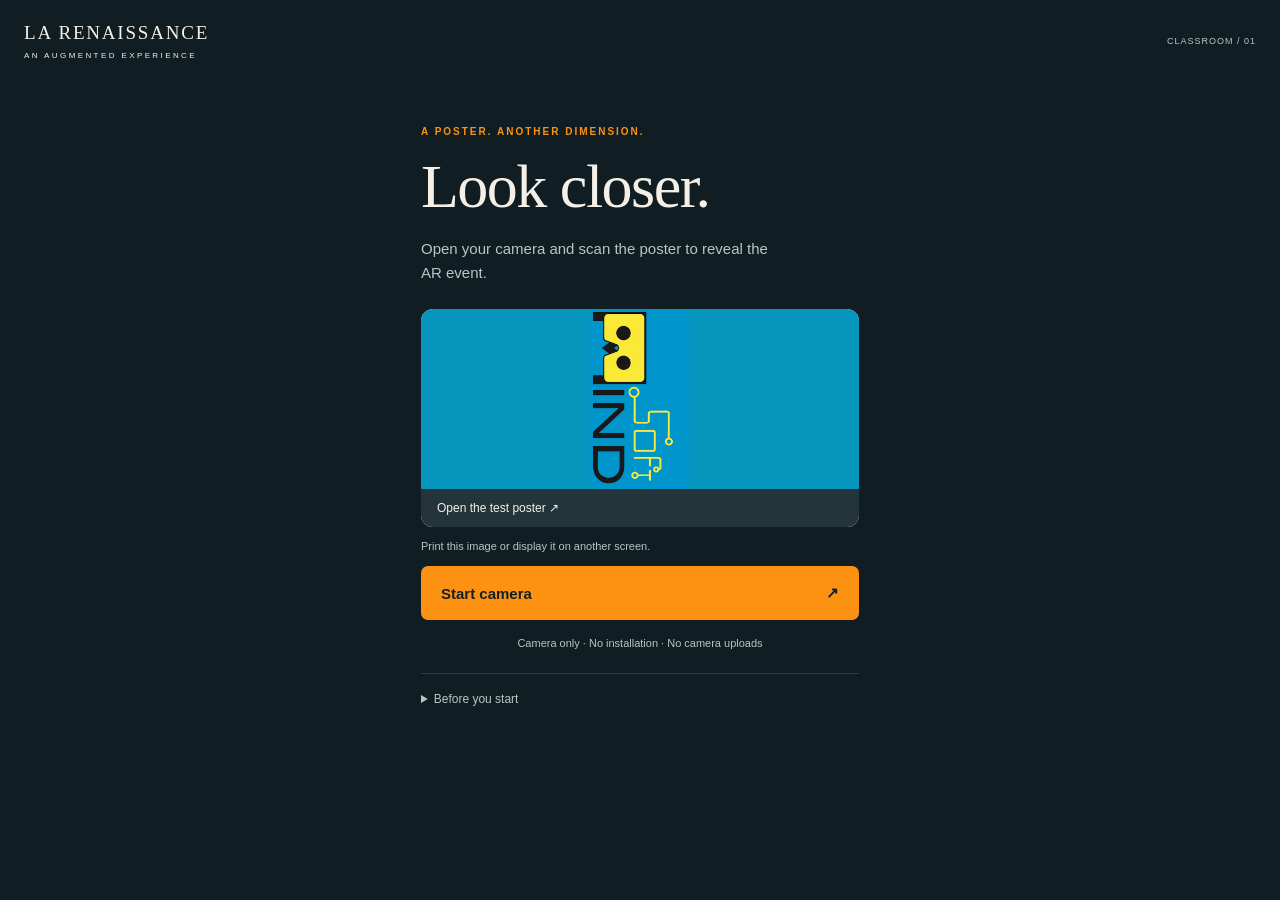
==== index.html @ 71d78ff6 "Create LA RENAISSANCE WebAR poster scanning prototype" ====
<!doctype html>
<html lang="en">
<head>
  <meta charset="utf-8">
  <meta name="viewport" content="width=device-width, initial-scale=1, viewport-fit=cover">
  <meta name="theme-color" content="#101d22">
  <meta name="description" content="Scan a poster and discover LA RENAISSANCE in your browser.">
  <title>LA RENAISSANCE · WebAR</title>
  <link rel="stylesheet" href="./assets/style.css?v=4">
  <script src="./assets/app.js?v=4" defer></script>
</head>
<body>
  <div id="ar-container" aria-label="Augmented reality camera view"></div>
  <header><a class="wordmark" href="./">LA RENAISSANCE<span>AN AUGMENTED EXPERIENCE</span></a><span class="edition">CLASSROOM / 01</span></header>
  <main id="welcome" class="panel">
    <p class="eyebrow">A POSTER. ANOTHER DIMENSION.</p>
    <h1>Look closer.</h1>
    <p class="intro">Open your camera and scan the poster to reveal the AR event.</p>
    <a class="poster" href="./assets/poster.jpg" target="_blank" rel="noopener"><img src="./assets/poster.jpg" width="500" height="276" alt="Sample tracking poster with yellow goggles and MindAR lettering"><span>Open the test poster ↗</span></a>
    <p class="hint">Print this image or display it on another screen.</p>

    <button id="start" class="primary">Start camera <span aria-hidden="true">↗</span></button>
    <p class="privacy">Camera only · No installation · No camera uploads</p>
    <details><summary>Before you start</summary><p>Use Safari on iPhone or Chrome on Android. Allow camera access, keep the entire poster in view, and use even lighting. Open this page directly in your browser rather than inside a social app.</p></details>
  </main>
  <section id="hud" hidden aria-label="AR controls">
    <p id="status" role="status" aria-live="polite">Preparing your camera…</p>
    <button id="stop" class="secondary">Stop camera</button>
    <div id="scan-guide" aria-hidden="true"><span></span></div>
    <div id="actions" hidden><button id="play-video" class="secondary" hidden>Play video</button><a id="visit" class="primary" href="#visit-info">Visit <span aria-hidden="true">↗</span></a></div>
  </section>
  <section id="message" class="panel" hidden aria-labelledby="message-title"><p class="eyebrow">LA RENAISSANCE / WEBAR</p><h1 id="message-title">Camera paused.</h1><p id="message-text"></p><button id="restart" class="primary">Try again</button><a class="text-link" href="./assets/poster.jpg" target="_blank" rel="noopener">Open the test poster ↗</a></section>
  <dialog id="visit-info"><p class="eyebrow">YOU FOUND IT</p><h2>Welcome to<br>LA RENAISSANCE.</h2><p>This is the prototype’s Visit destination. Replace <code>visitUrl</code> in <code>assets/app.js</code> with your page or virtual-tour URL.</p><button id="close-visit" class="primary">Back to AR</button></dialog>
  <noscript><p class="panel">Please enable JavaScript to use the AR camera.</p></noscript>
</body>
</html>
---- assets/style.css ----
:root{color-scheme:dark;--ink:#101d22;--paper:#f4f0e7;--orange:#fd9212;--muted:#bac5c3;font-family:Arial,Helvetica,sans-serif}*{box-sizing:border-box}body{margin:0;min-height:100svh;background:var(--ink);color:var(--paper)}[hidden]{display:none!important}button,a,input{-webkit-tap-highlight-color:transparent}button,a{touch-action:manipulation}button{font:inherit;cursor:pointer}a{color:inherit}button:focus-visible,a:focus-visible,input:focus-visible,summary:focus-visible{outline:3px solid var(--orange);outline-offset:5px}header{position:relative;z-index:4;display:flex;align-items:center;justify-content:space-between;padding:calc(22px + env(safe-area-inset-top)) 24px 18px;pointer-events:none}header a{pointer-events:auto}.wordmark{font-family:Georgia,serif;font-size:19px;letter-spacing:1.8px;text-decoration:none}.wordmark span{display:block;font-family:Arial,sans-serif;font-size:8px;letter-spacing:2.4px;margin-top:7px}.edition{font-size:9px;letter-spacing:1px;color:var(--muted)}.panel{position:relative;z-index:3;max-width:490px;margin:18px auto;padding:20px 26px 36px}.eyebrow{font-size:10px;letter-spacing:2px;color:var(--orange);font-weight:bold}h1{font:normal clamp(42px,10vw,62px)/1.03 Georgia,serif;letter-spacing:-1.5px;margin:18px 0}h2{font:normal 34px/1.1 Georgia,serif}.intro{color:var(--muted);line-height:1.6;max-width:370px;font-size:15px}.poster{display:block;background:#fff;border-radius:12px;overflow:hidden;text-decoration:none;margin-top:24px}.poster img{display:block;width:100%;height:180px;object-fit:contain;background:#0695bc}.poster span{display:block;background:#23343b;color:var(--paper);font-size:12px;padding:12px 16px}.hint,.privacy{font-size:11px;color:var(--muted);line-height:1.6}.privacy{text-align:center;margin-top:15px}fieldset{border:0;margin:22px 0;padding:0;display:flex;gap:24px}legend{font-size:11px;color:var(--muted);margin-bottom:12px}label{font-size:14px;display:flex;gap:8px;align-items:center;min-height:30px}input{accent-color:var(--orange);width:18px;height:18px}.primary{display:flex;align-items:center;justify-content:space-between;gap:20px;width:100%;min-height:54px;background:var(--orange);color:#132126;border:0;border-radius:7px;padding:16px 20px;text-decoration:none;font-size:15px;font-weight:bold}.primary:disabled{opacity:.65;cursor:wait}.secondary{background:#14232de6;color:white;border:1px solid #ffffff55;border-radius:7px;padding:14px 18px;min-height:48px}details{border-top:1px solid #ffffff25;padding-top:16px;margin-top:20px;font-size:12px;color:var(--muted);line-height:1.6}summary{cursor:pointer}#ar-container{position:fixed;inset:0;overflow:hidden;z-index:0;isolation:isolate}#ar-container a-scene{position:absolute;inset:0;width:100%;height:100%}body.running{background:transparent}body.running header{background:linear-gradient(#101d22cc,transparent)}#hud{position:fixed;inset:0;z-index:2;pointer-events:none}#status{position:absolute;top:calc(86px + env(safe-area-inset-top));left:20px;right:20px;text-align:center;margin:0;background:#14232de6;padding:13px;border-radius:8px;font-size:13px}#stop{position:absolute;bottom:calc(22px + env(safe-area-inset-bottom));left:20px;pointer-events:auto}#actions{position:absolute;bottom:calc(22px + env(safe-area-inset-bottom));right:20px;display:flex;gap:10px;pointer-events:auto}#visit{width:auto;min-width:120px}#scan-guide{position:absolute;inset:30% 12% 32%;border:1px solid #ffffff88;border-radius:20px;box-shadow:0 0 0 1px #0002}#scan-guide span{position:absolute;inset:10px;border:1px dashed #ffffff55;border-radius:14px}#message{margin-top:12vh}#message-text{line-height:1.7;color:var(--muted)}.text-link{display:block;margin:22px 0;font-size:13px}dialog{width:calc(100% - 40px);max-width:430px;background:var(--ink);color:var(--paper);border:1px solid #ffffff30;border-radius:16px;padding:28px}dialog::backdrop{background:#000a}dialog p{line-height:1.6;font-size:14px}code{overflow-wrap:anywhere;color:var(--orange)}@media(max-width:380px){header{padding-left:18px;padding-right:18px}.edition{display:none}.panel{padding:12px 22px 28px;margin-top:8px}#actions{right:12px}#stop{left:12px;padding:12px}#play-video{max-width:85px;padding:10px;font-size:12px}}@media(prefers-reduced-motion:reduce){*{scroll-behavior:auto!important}}

/* Keep camera pixels and the tracking canvas in one unmirrored viewport. */
html{min-height:100%;background:#101d22}
body.running{overflow:hidden;height:100dvh}
#ar-container{height:100dvh;background:transparent}
#camera-feed{position:absolute;inset:0;width:100%;height:100%;object-fit:cover;z-index:0!important;transform:none!important}
#ar-container a-scene{z-index:1;background:transparent}
#ar-container canvas{background:transparent!important}
#scan-guide{inset:auto;left:50%;top:50%;transform:translate(-50%,-50%);width:min(66vw,290px);height:min(46vh,390px);border:2px solid #ffffffb3;box-shadow:0 0 0 1px #0003}
body.running header{position:fixed;top:0;left:0;right:0}
@media(orientation:landscape){#scan-guide{width:35vw;height:48vh}body.running .wordmark span,body.running .edition{display:none}#status{top:calc(58px + env(safe-area-inset-top));left:25%;right:25%;padding:10px;font-size:12px}}
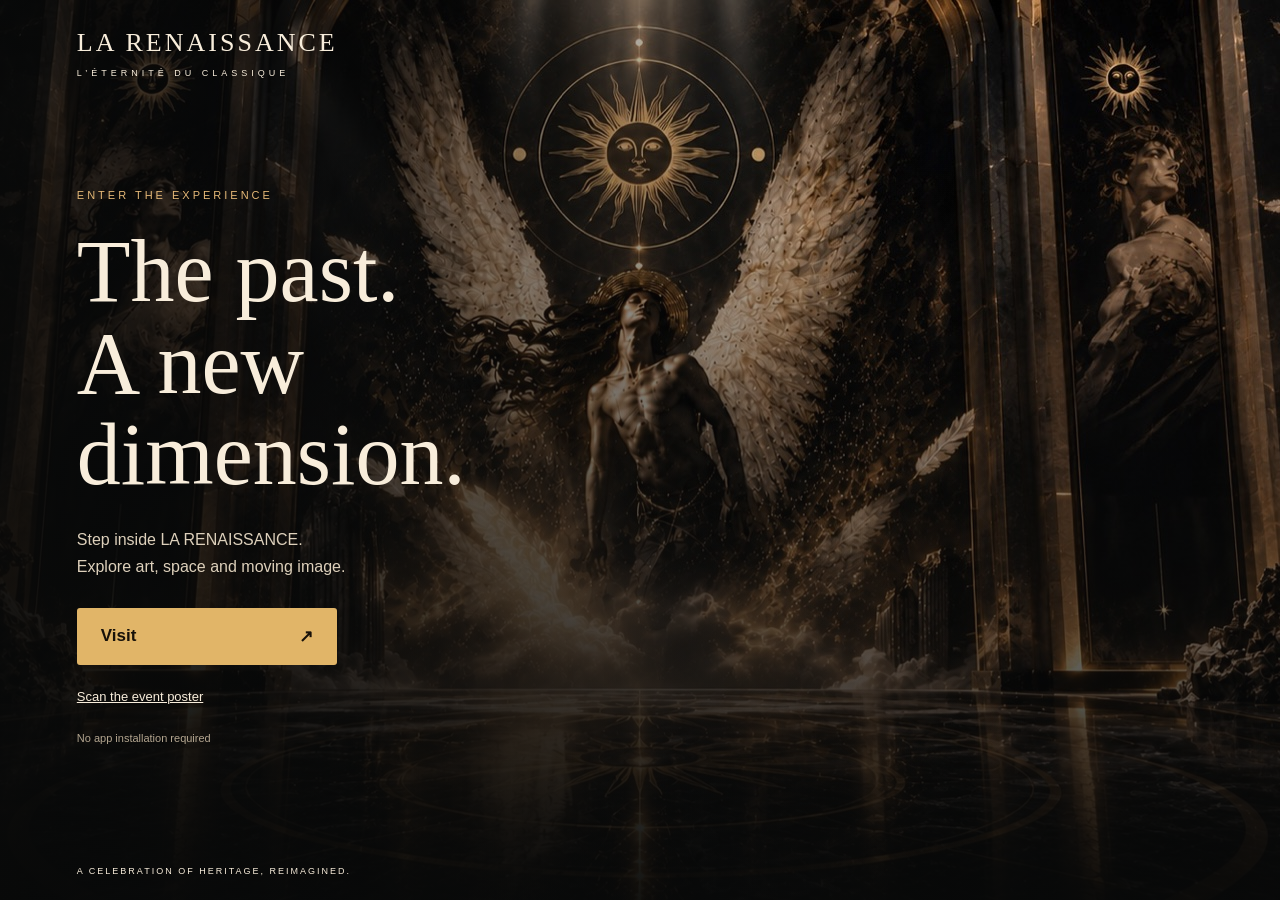
==== commit d7b84045: "Add poster recognition and event welcome flow" ====
--- a/index.html
+++ b/index.html
@@ -1,36 +1,4 @@
 <!doctype html>
-<html lang="en">
-<head>
-  <meta charset="utf-8">
-  <meta name="viewport" content="width=device-width, initial-scale=1, viewport-fit=cover">
-  <meta name="theme-color" content="#101d22">
-  <meta name="description" content="Scan a poster and discover LA RENAISSANCE in your browser.">
-  <title>LA RENAISSANCE · WebAR</title>
-  <link rel="stylesheet" href="./assets/style.css?v=4">
-  <script src="./assets/app.js?v=4" defer></script>
-</head>
-<body>
-  <div id="ar-container" aria-label="Augmented reality camera view"></div>
-  <header><a class="wordmark" href="./">LA RENAISSANCE<span>AN AUGMENTED EXPERIENCE</span></a><span class="edition">CLASSROOM / 01</span></header>
-  <main id="welcome" class="panel">
-    <p class="eyebrow">A POSTER. ANOTHER DIMENSION.</p>
-    <h1>Look closer.</h1>
-    <p class="intro">Open your camera and scan the poster to reveal the AR event.</p>
-    <a class="poster" href="./assets/poster.jpg" target="_blank" rel="noopener"><img src="./assets/poster.jpg" width="500" height="276" alt="Sample tracking poster with yellow goggles and MindAR lettering"><span>Open the test poster ↗</span></a>
-    <p class="hint">Print this image or display it on another screen.</p>
-
-    <button id="start" class="primary">Start camera <span aria-hidden="true">↗</span></button>
-    <p class="privacy">Camera only · No installation · No camera uploads</p>
-    <details><summary>Before you start</summary><p>Use Safari on iPhone or Chrome on Android. Allow camera access, keep the entire poster in view, and use even lighting. Open this page directly in your browser rather than inside a social app.</p></details>
-  </main>
-  <section id="hud" hidden aria-label="AR controls">
-    <p id="status" role="status" aria-live="polite">Preparing your camera…</p>
-    <button id="stop" class="secondary">Stop camera</button>
-    <div id="scan-guide" aria-hidden="true"><span></span></div>
-    <div id="actions" hidden><button id="play-video" class="secondary" hidden>Play video</button><a id="visit" class="primary" href="#visit-info">Visit <span aria-hidden="true">↗</span></a></div>
-  </section>
-  <section id="message" class="panel" hidden aria-labelledby="message-title"><p class="eyebrow">LA RENAISSANCE / WEBAR</p><h1 id="message-title">Camera paused.</h1><p id="message-text"></p><button id="restart" class="primary">Try again</button><a class="text-link" href="./assets/poster.jpg" target="_blank" rel="noopener">Open the test poster ↗</a></section>
-  <dialog id="visit-info"><p class="eyebrow">YOU FOUND IT</p><h2>Welcome to<br>LA RENAISSANCE.</h2><p>This is the prototype’s Visit destination. Replace <code>visitUrl</code> in <code>assets/app.js</code> with your page or virtual-tour URL.</p><button id="close-visit" class="primary">Back to AR</button></dialog>
-  <noscript><p class="panel">Please enable JavaScript to use the AR camera.</p></noscript>
-</body>
-</html>
+<html lang="en"><head><meta charset="utf-8"><meta name="viewport" content="width=device-width,initial-scale=1,viewport-fit=cover"><meta name="theme-color" content="#100f0d"><title>LA RENAISSANCE — Welcome</title><link rel="stylesheet" href="assets/event.css?v=1"><script src="assets/event.js?v=1" defer></script></head>
+<body><main id="welcome"><div class="shade"></div><header>LA RENAISSANCE<span>L’ÉTERNITÉ DU CLASSIQUE</span></header><section class="invitation"><p class="eyebrow" id="arrival">ENTER THE EXPERIENCE</p><h1>The past.<br>A new dimension.</h1><p>Step inside LA RENAISSANCE.<br>Explore art, space and moving image.</p><button id="visit">Visit <span>↗</span></button><a class="scan-link" href="scan.html">Scan the event poster</a><small>No app installation required</small></section><footer>A CELEBRATION OF HERITAGE, REIMAGINED.</footer></main>
+<section id="tour" hidden><canvas id="unity-canvas" tabindex="0" aria-label="LA RENAISSANCE virtual event"></canvas><div id="loading"><h2>Entering LA RENAISSANCE</h2><p id="load-status">Preparing the event…</p><progress id="progress" max="1" value="0"></progress><p>The first visit downloads the Unity event. Please keep this page open.</p></div><nav><a href="./">Exit</a><button id="motion">Enable motion</button><button id="audio">Enable audio</button><button id="recenter">Recenter view</button></nav><p id="hint">Drag to look · Use the joystick to move</p><div id="joystick" role="group" aria-label="Movement joystick"><div id="knob"></div></div><div id="error" hidden><h2>Could not open the event</h2><p id="error-text"></p><button onclick="location.reload()">Try again</button></div></section></body></html>
--- a/assets/event.css
+++ b/assets/event.css
@@ -0,0 +1 @@
+*{box-sizing:border-box}html,body{margin:0;width:100%;height:100%;background:#100f0d;color:#f8eddb;font-family:Arial,sans-serif}[hidden]{display:none!important}button,a{touch-action:manipulation}button{font:inherit;cursor:pointer}a{color:inherit}#welcome{min-height:100svh;position:relative;background:url('./welcome.jpg') center/cover}header,.invitation,footer{position:relative;z-index:1}.shade{position:absolute;inset:0;background:linear-gradient(90deg,#080909dc,transparent 80%),linear-gradient(0deg,#080909ee,transparent 85%)}header{padding:calc(28px + env(safe-area-inset-top)) 6vw;font:26px Georgia,serif;letter-spacing:3px}header span{display:block;font:9px Arial,sans-serif;letter-spacing:4px;margin-top:10px}.invitation{padding:8vh 6vw 90px;max-width:720px}.eyebrow{font-size:11px;letter-spacing:3px;color:#e4b877}h1{font:normal clamp(48px,7vw,88px)/1.04 Georgia,serif;margin:25px 0}.invitation>p:not(.eyebrow){line-height:1.7;color:#ddd0bb}#visit{width:260px;background:#e1b568;color:#171109;border:0;padding:18px 24px;border-radius:3px;font-weight:bold;font-size:17px;display:flex;justify-content:space-between;margin-top:28px}.scan-link{display:block;margin:24px 0;font-size:13px}small{font-size:11px;color:#b4a690}footer{position:absolute;bottom:24px;left:6vw;font-size:9px;letter-spacing:2px}#tour{position:fixed;inset:0;background:black;touch-action:none}#unity-canvas{width:100%;height:100%;display:block;outline:none}#loading,#error{position:absolute;inset:0;background:#100f0df5;display:flex;flex-direction:column;align-items:center;justify-content:center;padding:28px;text-align:center;z-index:5}#loading h2,#error h2{font:32px Georgia,serif}#loading p{max-width:390px;color:#cabcaa;line-height:1.7;font-size:13px}progress{width:min(320px,85vw);accent-color:#e1b568;height:12px}nav{position:absolute;top:calc(14px + env(safe-area-inset-top));left:14px;right:14px;display:flex;gap:8px;flex-wrap:wrap}nav button,nav a,#error button{background:#17130de0;border:1px solid #e1b56866;color:#f8eddb;padding:12px;border-radius:5px;text-decoration:none;font-size:12px;min-height:44px}#hint{position:absolute;bottom:calc(10px + env(safe-area-inset-bottom));right:18px;font-size:11px;background:#17130daa;padding:9px;border-radius:4px;pointer-events:none}#joystick{position:absolute;bottom:calc(40px + env(safe-area-inset-bottom));left:24px;width:116px;height:116px;border:1px solid #e1b568aa;border-radius:50%;background:#17130d66;touch-action:none}#knob{position:absolute;left:35px;top:35px;width:46px;height:46px;background:#e1b568c9;border-radius:50%;pointer-events:none}@media(max-width:600px){header{font-size:20px}.invitation{padding-top:22vh;padding-bottom:75px}h1{font-size:49px}.shade{background:linear-gradient(0deg,#080909f5,transparent),linear-gradient(90deg,#08090999,transparent)}#welcome{background-position:58% center}#hint{max-width:170px}nav button,nav a{padding:9px;font-size:11px}}
